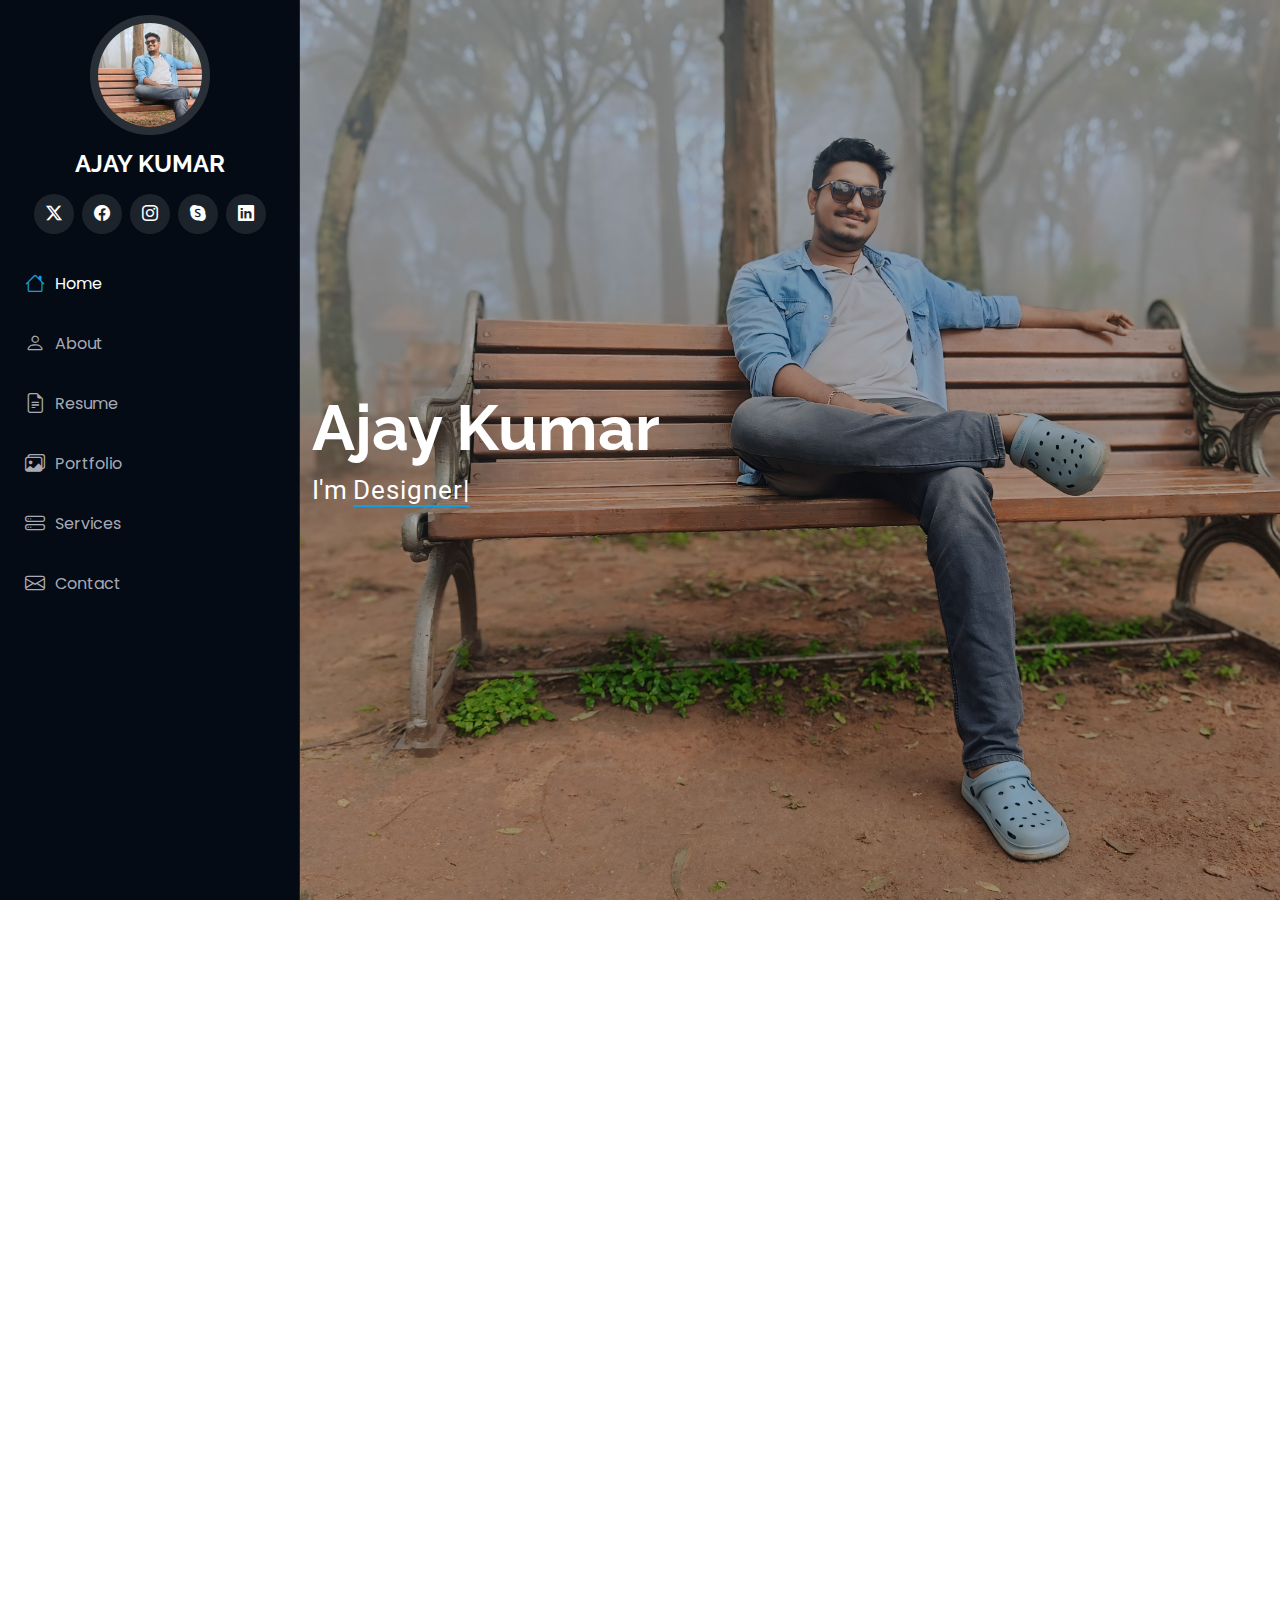
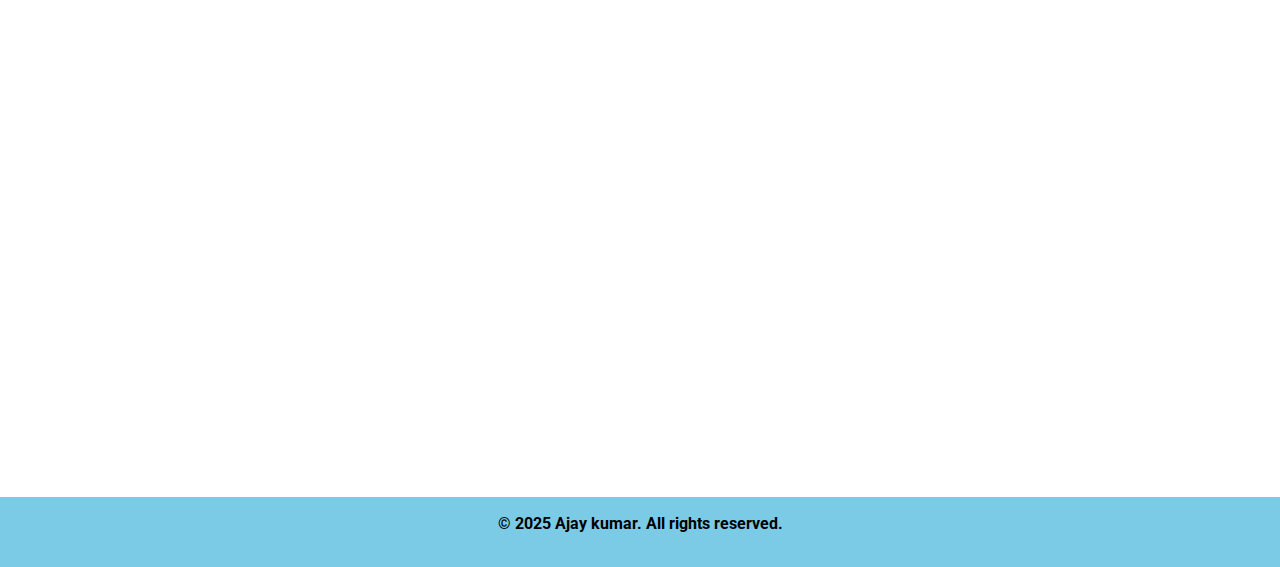
==== index.html @ b7fa9d65 "initial commit for portfolio" ====
<!DOCTYPE html>
<html lang="en">

<head>
  <meta charset="utf-8">
  <meta content="width=device-width, initial-scale=1.0" name="viewport">
  <title>My Portfolio</title>
  <meta content="" name="description">
  <meta content="" name="keywords">

  <!-- Favicons -->
  <link href="assets/img/favicon.png" rel="icon">
  <link href="assets/img/apple-touch-icon.png" rel="apple-touch-icon">

  <!-- Fonts -->
  <link href="https://fonts.googleapis.com" rel="preconnect">
  <link href="https://fonts.gstatic.com" rel="preconnect" crossorigin>
  <link href="https://fonts.googleapis.com/css2?family=Roboto:ital,wght@0,100;0,300;0,400;0,500;0,700;0,900;1,100;1,300;1,400;1,500;1,700;1,900&family=Poppins:ital,wght@0,100;0,200;0,300;0,400;0,500;0,600;0,700;0,800;0,900;1,100;1,200;1,300;1,400;1,500;1,600;1,700;1,800;1,900&family=Raleway:ital,wght@0,100;0,200;0,300;0,400;0,500;0,600;0,700;0,800;0,900;1,100;1,200;1,300;1,400;1,500;1,600;1,700;1,800;1,900&display=swap" rel="stylesheet">

  <!-- Vendor CSS Files -->
  <link href="assets/vendor/bootstrap/css/bootstrap.min.css" rel="stylesheet">
  <link href="assets/vendor/bootstrap-icons/bootstrap-icons.css" rel="stylesheet">
  <link href="assets/vendor/aos/aos.css" rel="stylesheet">
  <link href="assets/vendor/glightbox/css/glightbox.min.css" rel="stylesheet">
  <link href="assets/vendor/swiper/swiper-bundle.min.css" rel="stylesheet">

  <!-- Main CSS File -->
  <link href="assets/css/main.css" rel="stylesheet">

</head>

<body class="index-page">

  <header id="header" class="header dark-background d-flex flex-column">
    <i class="header-toggle d-xl-none bi bi-list"></i>

    <div class="profile-img">
      <img src="assets/img/my-profile-img.jpg" alt="" class="img-fluid rounded-circle">
    </div>

    <a href="index.html" class="logo d-flex align-items-center justify-content-center">
      <!-- Uncomment the line below if you also wish to use an image logo -->
      <!-- <img src="assets/img/logo.png" alt=""> -->
      <h1 class="sitename">AJAY KUMAR</h1>
    </a>

    <div class="social-links text-center">
      <a href="https://x.com/Mr_Ajay1252?t=AeKJ5of4k65iBlUIuisiDw&s=09" class="twitter"><i class="bi bi-twitter-x"></i></a>
      <a href="https://www.facebook.com/share/14q6X21aMm/" class="facebook"><i class="bi bi-facebook"></i></a>
      <a href="https://www.instagram.com/mr.ajay.1252?igsh=OTF0OWt2dzZzancx" class="instagram"><i class="bi bi-instagram"></i></a>
      <a href="https://join.skype.com/invite/w3ahDgvXBFpl" class="google-plus"><i class="bi bi-skype"></i></a>
      <a href="https://www.linkedin.com/in/ajay-pasupuleti-350b25302?utm_source=share&utm_campaign=share_via&utm_content=profile&utm_medium=android_app" class="linkedin"><i class="bi bi-linkedin"></i></a>
    </div>

    <nav id="navmenu" class="navmenu">
      <ul>
        <li><a href="#hero" class="active"><i class="bi bi-house navicon"></i>Home</a></li>
        <li><a href="#about"><i class="bi bi-person navicon"></i> About</a></li>
        <li><a href="#resume"><i class="bi bi-file-earmark-text navicon"></i> Resume</a></li>
        <li><a href="#portfolio"><i class="bi bi-images navicon"></i> Portfolio</a></li>
        <li><a href="#services"><i class="bi bi-hdd-stack navicon"></i> Services</a></li>
        
        <li><a href="#contact"><i class="bi bi-envelope navicon"></i> Contact</a></li>
      </ul>
    </nav>

  </header>

  <main class="main">

    <!-- Hero Section -->
    <section id="hero" class="hero section dark-background">

      <img src="assets/img/hero-bg.jpg" alt="" data-aos="fade-in" class="">

      <div class="container" data-aos="fade-up" data-aos-delay="100">
        <h2>Ajay Kumar</h2>
        <p>I'm <span class="typed" data-typed-items="Designer, Developer, Freelancer, Photographer">Designer</span><span class="typed-cursor typed-cursor--blink" aria-hidden="true"></span><span class="typed-cursor typed-cursor--blink" aria-hidden="true"></span></p>
      </div>

    </section><!-- /Hero Section -->

    <!-- About Section -->
    <section id="about" class="about section">

      <!-- Section Title -->
      <div class="container section-title" data-aos="fade-up">
        <h2>About</h2>
        <p>Hi, I'm Ajay kumar, a passionate Frontend Developer with 3.3 years of experience in crafting visually appealing and highly interactive web applications. I specialize in HTML, CSS, JavaScript, and modern frameworks like React.js, Angular, Node.js to build seamless, user-friendly digital experiences.</p>
      </div><!-- End Section Title -->

      <div class="container" data-aos="fade-up" data-aos-delay="100">

        <div class="row gy-4 justify-content-center">
          <div class="col-lg-4">
            <img src="assets/img/my-profile-img.jpg" class="img-fluid" alt="">
          </div>
          <div class="col-lg-8 content">
            <h2>Frontend Developer &amp; UI Designer.</h2>
            <p class="fst-italic py-3">
              Here is my personal info
            </p>
            <div class="row">
              <div class="col-lg-6">
                <ul>
                  <li><i class="bi bi-chevron-right"></i> <strong>Birthday:</strong> <span>27 April 1999</span></li>
                  <li><i class="bi bi-chevron-right"></i> <strong>Website:</strong> <span>www.example.com</span></li>
                  <li><i class="bi bi-chevron-right"></i> <strong>Phone:</strong> <span>+91 8247657240</span></li>
                  <li><i class="bi bi-chevron-right"></i> <strong>City:</strong> <span>Andhra Pradesh, India</span></li>
                </ul>
              </div>
              <div class="col-lg-6">
                <ul>
                  <li><i class="bi bi-chevron-right"></i> <strong>Age:</strong> <span>26</span></li>
                  <li><i class="bi bi-chevron-right"></i> <strong>Degree:</strong> <span>Bachelors</span></li>
                  <li><i class="bi bi-chevron-right"></i> <strong>Email:</strong> <span>pasupuletiajaykumar1252@gmail.com</span></li>
                  <li><i class="bi bi-chevron-right"></i> <strong>Freelance:</strong> <span>Available</span></li>
                </ul>
              </div>
            </div>
            <p class="py-3">
              I enjoy problem-solving and staying updated with the latest web technologies to bring innovative ideas to life. Whether it's optimizing website performance, implementing creative animations, or developing fully responsive interfaces, I am always eager to push the boundaries of frontend development.
              <p><b>Let’s connect and create something amazing!
            </p>
          </div>
        </div>

      </div>

    </section><!-- /About Section -->

    <!-- Stats Section -->
    <section id="stats" class="stats section">

      <div class="container" data-aos="fade-up" data-aos-delay="100">

        <div class="row gy-4">

          <div class="col-lg-3 col-md-6">
            <div class="stats-item">
              <i class="bi bi-emoji-smile"></i>
              <span data-purecounter-start="0" data-purecounter-end="232" data-purecounter-duration="1" class="purecounter"></span>
              <p><strong>Happy Clients</strong> </p>
            </div>
          </div><!-- End Stats Item -->

          <div class="col-lg-3 col-md-6">
            <div class="stats-item">
              <i class="bi bi-journal-richtext"></i>
              <span data-purecounter-start="0" data-purecounter-end="521" data-purecounter-duration="1" class="purecounter"></span>
              <p><strong>Projects</strong> </p>
            </div>
          </div><!-- End Stats Item -->

          <div class="col-lg-3 col-md-6">
            <div class="stats-item">
              <i class="bi bi-headset"></i>
              <span data-purecounter-start="0" data-purecounter-end="1453" data-purecounter-duration="1" class="purecounter"></span>
              <p><strong>Hours Of Support</strong> </p>
            </div>
          </div><!-- End Stats Item -->

          <div class="col-lg-3 col-md-6">
            <div class="stats-item">
              <i class="bi bi-people"></i>
              <span data-purecounter-start="0" data-purecounter-end="32" data-purecounter-duration="1" class="purecounter"></span>
              <p><strong>Hard Workers</strong> </p>
            </div>
          </div><!-- End Stats Item -->

        </div>

      </div>

    </section><!-- /Stats Section -->

    <!-- Skills Section -->
    <section id="skills" class="skills section light-background">

      <!-- Section Title -->
      <div class="container section-title" data-aos="fade-up">
        <h2>Skills</h2>
        <p>Skills I have mentioned in my recent projects are</p>
      </div><!-- End Section Title -->

      <div class="container" data-aos="fade-up" data-aos-delay="100">

        <div class="row skills-content skills-animation">

          <div class="col-lg-6">

            <div class="progress">
              <span class="skill"><span>HTML</span> <i class="val">100%</i></span>
              <div class="progress-bar-wrap">
                <div class="progress-bar" role="progressbar" aria-valuenow="100" aria-valuemin="0" aria-valuemax="100"></div>
              </div>
            </div><!-- End Skills Item -->

            <div class="progress">
              <span class="skill"><span>CSS</span> <i class="val">90%</i></span>
              <div class="progress-bar-wrap">
                <div class="progress-bar" role="progressbar" aria-valuenow="90" aria-valuemin="0" aria-valuemax="100"></div>
              </div>
            </div><!-- End Skills Item -->

            <div class="progress">
              <span class="skill"><span>JavaScript</span> <i class="val">80%</i></span>
              <div class="progress-bar-wrap">
                <div class="progress-bar" role="progressbar" aria-valuenow="80" aria-valuemin="0" aria-valuemax="100"></div>
              </div>
            </div><!-- End Skills Item -->

          </div>

          <div class="col-lg-6">

            <div class="progress">
              <span class="skill"><span>Figma</span> <i class="val">80%</i></span>
              <div class="progress-bar-wrap">
                <div class="progress-bar" role="progressbar" aria-valuenow="80" aria-valuemin="0" aria-valuemax="100"></div>
              </div>
            </div><!-- End Skills Item -->

            <div class="progress">
              <span class="skill"><span>React Js</span> <i class="val">90%</i></span>
              <div class="progress-bar-wrap">
                <div class="progress-bar" role="progressbar" aria-valuenow="90" aria-valuemin="0" aria-valuemax="100"></div>
              </div>
            </div><!-- End Skills Item -->

            <div class="progress">
              <span class="skill"><span>PHP/Node Js/Angular</span> <i class="val">70%</i></span>
              <div class="progress-bar-wrap">
                <div class="progress-bar" role="progressbar" aria-valuenow="70" aria-valuemin="0" aria-valuemax="100"></div>
              </div>
            </div><!-- End Skills Item -->

          </div>

        </div>

      </div>

    </section><!-- /Skills Section -->

    <!-- Resume Section -->
    <section id="resume" class="resume section">

      <!-- Section Title -->
      <div class="container section-title" data-aos="fade-up">
        <h2>Resume</h2>
        <p>Passionate about staying updated with the latest frontend technologies and trends, collaborating with cross-functional teams, and delivering innovative web solutions that elevate user experience.

          Looking forward to contributing technical expertise and creativity to dynamic projects that push the boundaries of frontend development.</p>
      </div><!-- End Section Title -->

      <div class="container">

        <div class="row">

          <div class="col-lg-6" data-aos="fade-up" data-aos-delay="100">
            <h3 class="resume-title">Sumary</h3>

            <div class="resume-item pb-0">
              <h4>P Ajay Kumar</h4>
              <p><em>Results-driven Frontend Developer with 3+ years of experience in designing and developing responsive, high-performance websites and web apps. Proficient in HTML, CSS, JavaScript, and modern libraries like React.js, Angular and Node Js with a strong focus on UI design, animations, and interactive user experiences.</em></p>
              <ul>
                <li>Ongole, AP, India, 523001 </li>
                <li>(+91) 82476 57240</li>
                <li>pasupuletiajaykumar1252@gmail.com</li>
              </ul>
            </div><!-- Edn Resume Item -->

            <h3 class="resume-title">Education</h3>
            <div class="resume-item">
              <h4>B.Tech - Information Technology</h4>
              <h5>2017 - 2021</h5>
              <p><em>QIS Institute of Technology, Ongole, 523001</em></p>
              <p>I pursued Bachelors in Computers based course name Information Technology at QIS Institute of Technology based in Ongole.I have completed total 4 years of course with other technical subjects and I succesfully acheive the Certificate</p>
            </div><!-- Edn Resume Item -->

            <div class="resume-item">
              <h4>Intermediate(12th) - Maths, Physics &amp; Chemistry</h4>
              <h5>2015 - 2017</h5>
              <p><em>Sri Chaitanya Jr College, Ongole, 523001</em></p>
              <p>I Pursued 12th class at sri Chaitanya jr college based in ongole. It is totally 2 years of cource in this I have learn Maths,Physics and chemestry and other activites and subjects </p>
            </div><!-- Edn Resume Item -->

            <div class="resume-item">
              <h4>SSC(10th)</h4>
              <h5>2015</h5>
              <p><em>Nethaji High School, Inamanamellur, 523211</em></p>
              <p>I completed 10th standard at Nethaji High School based in my native place Inamanamellur.</p>
            </div><!-- Edn Resume Item -->

            <h3 class="resume-title">Skills</h3>
            <div class="resume-item">
              <h4> Core Frontend Technologies</h4>
              <h5>HTML, CSS, Bootstrap, ES6, javascript, </h5>
              <h4> JavaScript Libraries</h4>
              <h5>jQuery, React, Angular, Backbone JS, Node JS</h5>
              <h4> Development Tools </h4>
              <h5>VS Code, Visual Studio, Bracket</h5>
              <h4> Version Controlling Tools</h4>
              <h5>GIT, Bitbucket</h5>
            </div><!-- Edn Resume Item -->

            <h3 class="resume-title">Certifications</h3>
            <div class="resume-item">
              <h5>Advanced Javascript </h5> <br>
              <h5>Git & GitHub - The Practical Guide </h5> 
            </div><!-- Edn Resume Item -->
            

          </div>

          <div class="col-lg-6" data-aos="fade-up" data-aos-delay="200">
            <h3 class="resume-title">Professional Experience</h3>
            <div class="resume-item">
              <h4>UI Developer</h4>
              <h5>April 2023 - Present</h5>
              <p><em>Target </em></p>
              <ul>
                <li>Develop and maintain user-facing features using HTML, CSS, and JavaScript.</li>
                <li>Ensure cross-browser compatibility and responsiveness of web applications.</li>
                <li>Write clean, modular, and maintainable CSS code using Sass for enhanced productivity.</li>
                <li>Utilize Sass features such as variables, mixins, and nesting to streamline CSS development.</li>
                <li>Implement interactive and dynamic features using JavaScript, including event handling, DOM manipulation, and AJAX requests.</li>
                <li>Utilize JavaScript frameworks and libraries such as React.js or Vue.js to build modern web applications.</li>
                <li>Ensure accessibility standards are met by implementing semantic HTML elements and ARIA attributes.</li>
                <li>Conduct accessibility audits and make necessary improvements to ensure web content is accessible to all users, including those with disability.</li>
              </ul>
            </div><!-- Edn Resume Item -->

            <div class="resume-item">
              <h4>UI Developer</h4>
              <h5>Jan 2022 - Feb 2023</h5>
              <p><em>North40</em></p>
              <ul>
                <li>Collaborated with cross-functional teams to develop and implement frontend solutions for client projects.</li>
                <li>Developed responsive and user-friendly web applications using HTML,CSS Framework(Bootstrap) and JavaScript Framework(React).</li>
                <li>Worked closely for making the designs of web page to ensure the implementation of visually appealing and intuitive interfaces.</li>
                <li>Optimized application performance and ensured compatibility across different browsers and devices.</li>
                <li>Proficient in debugging and troubleshooting frontend issues across different browsers and devices.</li>

              </ul>
            </div><!-- Edn Resume Item -->

            <div class="resume-item">
              <h4>UI Developer</h4>
              <h5>Nov 2021 - Dec 2022</h5>
              <p><em>Smartequip</em></p>
              <ul>
                <li>Build UI screens and MFE using Angular.</li>
                <li>Building SE tools components.</li>
                <li>Added Ecommerce site using React.</li>
                <li>Created required API for ecom website using node js.</li>
                <li>Upgrading Angular app versions</li>
                <li>Git has been used for Version Controlling.</li>
                <li>Designing Mock-up screens using Figma.</li>
                <li>Designing Mock-up screens using Figma.</li>
              </ul>
            </div><!-- Edn Resume Item -->

          </div>

        </div>

      </div>

    </section><!-- /Resume Section -->

    <!-- Portfolio Section -->
    <section id="portfolio" class="portfolio section light-background">

      <!-- Section Title -->
      <div class="container section-title" data-aos="fade-up">
        <h2>Portfolio</h2>
        <p>Explore some of the projects I’ve worked on over the past three years, showcasing my expertise in frontend development, UI design, and interactive web experiences.</p>
      </div><!-- End Section Title -->

      <div class="container">

        <div class="isotope-layout" data-default-filter="*" data-layout="masonry" data-sort="original-order">

          <ul class="portfolio-filters isotope-filters" data-aos="fade-up" data-aos-delay="100">
            <li data-filter=".filter-app">Projects</li>
          </ul><!-- End Portfolio Filters -->

          <div class="row gy-4 isotope-container" data-aos="fade-up" data-aos-delay="200">

            <div class="col-lg-4 col-md-6 portfolio-item isotope-item filter-app">
              <div class="portfolio-content h-100">
                <img src="assets/img/portfolio/app-1.jpg" class="img-fluid" alt="">
                <div class="portfolio-info">
                  <h4>TARGET</h4>
                  <p> Target is a prominent retail corporation and convenient shopping experience.</p>
                  <a href="assets/img/portfolio/app-1.jpg" title="App 1" data-gallery="portfolio-gallery-app" class="glightbox preview-link"></a>
                  <a href="portfolio-details.html" title="More Details" class="details-link"></a>
                </div>
              </div>
            </div><!-- End Portfolio Item -->

            <div class="col-lg-4 col-md-6 portfolio-item isotope-item filter-app">
              <div class="portfolio-content h-100">
                <img src="assets/img/portfolio/app-2.jpg" class="img-fluid" alt="">
                <div class="portfolio-info">
                  <h4>NORTH40</h4>
                  <p>North40 is a luxury department store chain offering of fashion apparel, accessories, beauty products and home goods. </p>
                  <a href="assets/img/portfolio/app-2.jpg" title="App 2" data-gallery="portfolio-gallery-app" class="glightbox preview-link"></a>
                  <a href="portfolio-details.html" title="More Details" class="details-link"></a>
                </div>
              </div>
            </div><!-- End Portfolio Item -->

            <div class="col-lg-4 col-md-6 portfolio-item isotope-item filter-app">
              <div class="portfolio-content h-100">
                <img src="assets/img/portfolio/app-3.jpg" class="img-fluid" alt="">
                <div class="portfolio-info">
                  <h4>SMARTEQUIP</h4>
                  <p>Smartequip is an online support network also it had different solutions like catalogs and
                    ecommerce solutions.</p>
                  <a href="assets/img/portfolio/app-3.jpg" title="App 3" data-gallery="portfolio-gallery-app" class="glightbox preview-link"></a>
                  <a href="portfolio-details.html" title="More Details" class="details-link"></a>
                </div>
              </div>
            </div><!-- End Portfolio Item -->

          </div><!-- End Portfolio Container -->

        </div>

      </div>

    </section><!-- /Portfolio Section -->

    <!-- Services Section -->
    <section id="services" class="services section">

      <!-- Section Title -->
      <div class="container section-title" data-aos="fade-up">
        <h2>Services</h2>
        <p>With 3+ years of experience in frontend development, I specialize in creating dynamic, responsive, and user-friendly web applications. My expertise lies in building pixel-perfect designs, optimizing performance, and enhancing user experiences with modern web technologies.</p>
      </div><!-- End Section Title -->

      <div class="container">

        <div class="row gy-4">

          <div class="col-lg-4 col-md-6 service-item d-flex" data-aos="fade-up" data-aos-delay="100">
            <div class="icon flex-shrink-0"><i class="bi bi-briefcase"></i></div>
            <div>
              <h4 class="title"><a href="service-details.html" class="stretched-link">Custom Web Development</a></h4>
              <p class="description">Crafting high-performance, responsive websites tailored to business needs.
                Using modern frameworks like React.js, Angular, Node.js and Vue.js to build interactive and scalable web applications.
                Ensuring cross-browser compatibility and mobile responsiveness.</p>
            </div>
          </div>
          <!-- End Service Item -->

          <div class="col-lg-4 col-md-6 service-item d-flex" data-aos="fade-up" data-aos-delay="200">
            <div class="icon flex-shrink-0"><i class="bi bi-card-checklist"></i></div>
            <div>
              <h4 class="title"><a href="service-details.html" class="stretched-link">UI Design & Development</a></h4>
              <p class="description">Transforming design concepts into clean, interactive, and intuitive user interfaces.
                Implementing Figma and CSS to create engaging and user-friendly layouts.
                Focusing on accessibility and usability to enhance user experience.</p>
            </div>
          </div><!-- End Service Item -->

          <div class="col-lg-4 col-md-6 service-item d-flex" data-aos="fade-up" data-aos-delay="300">
            <div class="icon flex-shrink-0"><i class="bi bi-bar-chart"></i></div>
            <div>
              <h4 class="title"><a href="service-details.html" class="stretched-link">Frontend Performance Optimization</a></h4>
              <p class="description">Improving website speed and reducing load times using code splitting, lazy loading, and caching techniques.
                Optimizing images, minimizing CSS/JS, and enhancing SEO for better search engine rankings.
                Implementing progressive web app (PWA) features for a faster and offline-capable experience.</p>
            </div>
          </div><!-- End Service Item -->

          <div class="col-lg-4 col-md-6 service-item d-flex" data-aos="fade-up" data-aos-delay="400">
            <div class="icon flex-shrink-0"><i class="bi bi-binoculars"></i></div>
            <div>
              <h4 class="title"><a href="service-details.html" class="stretched-link">Single Page Applications (SPAs) & Progressive Web Apps (PWAs)</a></h4>
              <p class="description">Developing fast, responsive, and smooth SPAs using React.js, Next.js, and Vue.js.
                Implementing offline capabilities, push notifications, and caching strategies for PWAs.
                Enhancing interactivity with real-time data fetching and state management.</p>
            </div>
          </div><!-- End Service Item -->

          <div class="col-lg-4 col-md-6 service-item d-flex" data-aos="fade-up" data-aos-delay="500">
            <div class="icon flex-shrink-0"><i class="bi bi-brightness-high"></i></div>
            <div>
              <h4 class="title"><a href="service-details.html" class="stretched-link">API Integration</a></h4>
              <p class="description">Connecting frontend applications with RESTful APIs, GraphQL, and Firebase for real-time data exchange.</p>
            </div>
          </div><!-- End Service Item -->

          <div class="col-lg-4 col-md-6 service-item d-flex" data-aos="fade-up" data-aos-delay="600">
            <div class="icon flex-shrink-0"><i class="bi bi-calendar4-week"></i></div>
            <div>
              <h4 class="title"><a href="service-details.html" class="stretched-link">Website Maintenance & Support</a></h4>
              <p class="description">Providing ongoing updates, security patches, and performance enhancements.
                Debugging issues and ensuring cross-platform stability.
                Implementing new features and UI improvements as per client requirements.</p>
            </div>
          </div><!-- End Service Item -->

        </div>

      </div>

    </section><!-- /Services Section -->

    <!-- Testimonials Section -->
    
    <!-- Contact Section -->
    <section id="contact" class="contact section">

      <!-- Section Title -->
      <div class="container section-title" data-aos="fade-up">
        <h2>Contact</h2>
        <p>"Let’s Connect! Whether you have a project idea, a collaboration opportunity, or just want to say hello, I’d love to hear from you. Feel free to reach out via the form below or connect with me through email and social media. I’ll get back to you as soon as possible!"</p>
      </div><!-- End Section Title -->

      <div class="container" data-aos="fade-up" data-aos-delay="100">

        <div class="row gy-4">

          <div class="col-lg-5">

            <div class="info-wrap">
              <div class="info-item d-flex" data-aos="fade-up" data-aos-delay="200">
                <i class="bi bi-geo-alt flex-shrink-0"></i>
                <div>
                  <h3>Address</h3>
                  <p>3-54, Inamanmellur, Prakasam (DT), Maddipadu(MD), Andhra Pradesh, 523211</p>
                </div>
              </div><!-- End Info Item -->

              <div class="info-item d-flex" data-aos="fade-up" data-aos-delay="300">
                <i class="bi bi-telephone flex-shrink-0"></i>
                <div>
                  <h3>Call Us</h3>
                  <p>+91 82476 57240</p>
                </div>
              </div><!-- End Info Item -->

              <div class="info-item d-flex" data-aos="fade-up" data-aos-delay="400">
                <i class="bi bi-envelope flex-shrink-0"></i>
                <div>
                  <h3>Email Us</h3>
                  <p>pasupuletiajaykumar1252@gmail.com</p>
                </div>
              </div><!-- End Info Item -->

              <iframe src="https://www.google.com/maps/embed?pb=!1m18!1m12!1m3!1d7685.615541512649!2d80.07277964999999!3d15.6019161!2m3!1f0!2f0!3f0!3m2!1i1024!2i768!4f13.1!3m3!1m2!1s0x3a4affa0f415dad7%3A0x1a783c15fef8d2a6!2sInamanamelluru%2C%20Andhra%20Pradesh%20523211!5e0!3m2!1sen!2sin!4v1740310188636!5m2!1sen!2sin" frameborder="0" style="border:0; width: 100%; height: 270px;" allowfullscreen="" loading="lazy" referrerpolicy="no-referrer-when-downgrade"></iframe>
            </div>
          </div>

          <div class="col-lg-7">
            <form action="forms/contact.php" method="post" class="php-email-form" data-aos="fade-up" data-aos-delay="200">
              <div class="row gy-4">

                <div class="col-md-6">
                  <label for="name-field" class="pb-2">Your Name</label>
                  <input type="text" name="name" id="name-field" class="form-control" required="">
                </div>

                <div class="col-md-6">
                  <label for="email-field" class="pb-2">Your Email</label>
                  <input type="email" class="form-control" name="email" id="email-field" required="">
                </div>

                <div class="col-md-12">
                  <label for="subject-field" class="pb-2">Subject</label>
                  <input type="text" class="form-control" name="subject" id="subject-field" required="">
                </div>

                <div class="col-md-12">
                  <label for="message-field" class="pb-2">Message</label>
                  <textarea class="form-control" name="message" rows="10" id="message-field" required=""></textarea>
                </div>

                <div class="col-md-12 text-center">
                  <div class="loading">Loading</div>
                  <div class="error-message"></div>
                  <div class="sent-message">Your message has been sent. Thank you!</div>

                  <button type="submit">Send Message</button>
                </div>

              </div>
            </form>
          </div><!-- End Contact Form -->

        </div>

      </div>

    </section><!-- /Contact Section -->

  </main>

  

  <footer id="footer" class="foter position-relative light-background">

    <div class="container" >
      <div class="copyright text-center ">
        <p>&copy; 2025 Ajay kumar. All rights reserved.</p>
      </div>
    </div>

  </footer>


  <!-- Scroll Top -->
  <a href="#" id="scroll-top" class="scroll-top d-flex align-items-center justify-content-center"><i class="bi bi-arrow-up-short"></i></a>

  <!-- Preloader -->
  <div id="preloader"></div>

  <!-- Vendor JS Files -->
  <script src="assets/vendor/bootstrap/js/bootstrap.bundle.min.js"></script>
  <script src="assets/vendor/php-email-form/validate.js"></script>
  <script src="assets/vendor/aos/aos.js"></script>
  <script src="assets/vendor/typed.js/typed.umd.js"></script>
  <script src="assets/vendor/purecounter/purecounter_vanilla.js"></script>
  <script src="assets/vendor/waypoints/noframework.waypoints.js"></script>
  <script src="assets/vendor/glightbox/js/glightbox.min.js"></script>
  <script src="assets/vendor/imagesloaded/imagesloaded.pkgd.min.js"></script>
  <script src="assets/vendor/isotope-layout/isotope.pkgd.min.js"></script>
  <script src="assets/vendor/swiper/swiper-bundle.min.js"></script>

  <!-- Main JS File -->
  <script src="assets/js/main.js"></script>

</body>

</html>
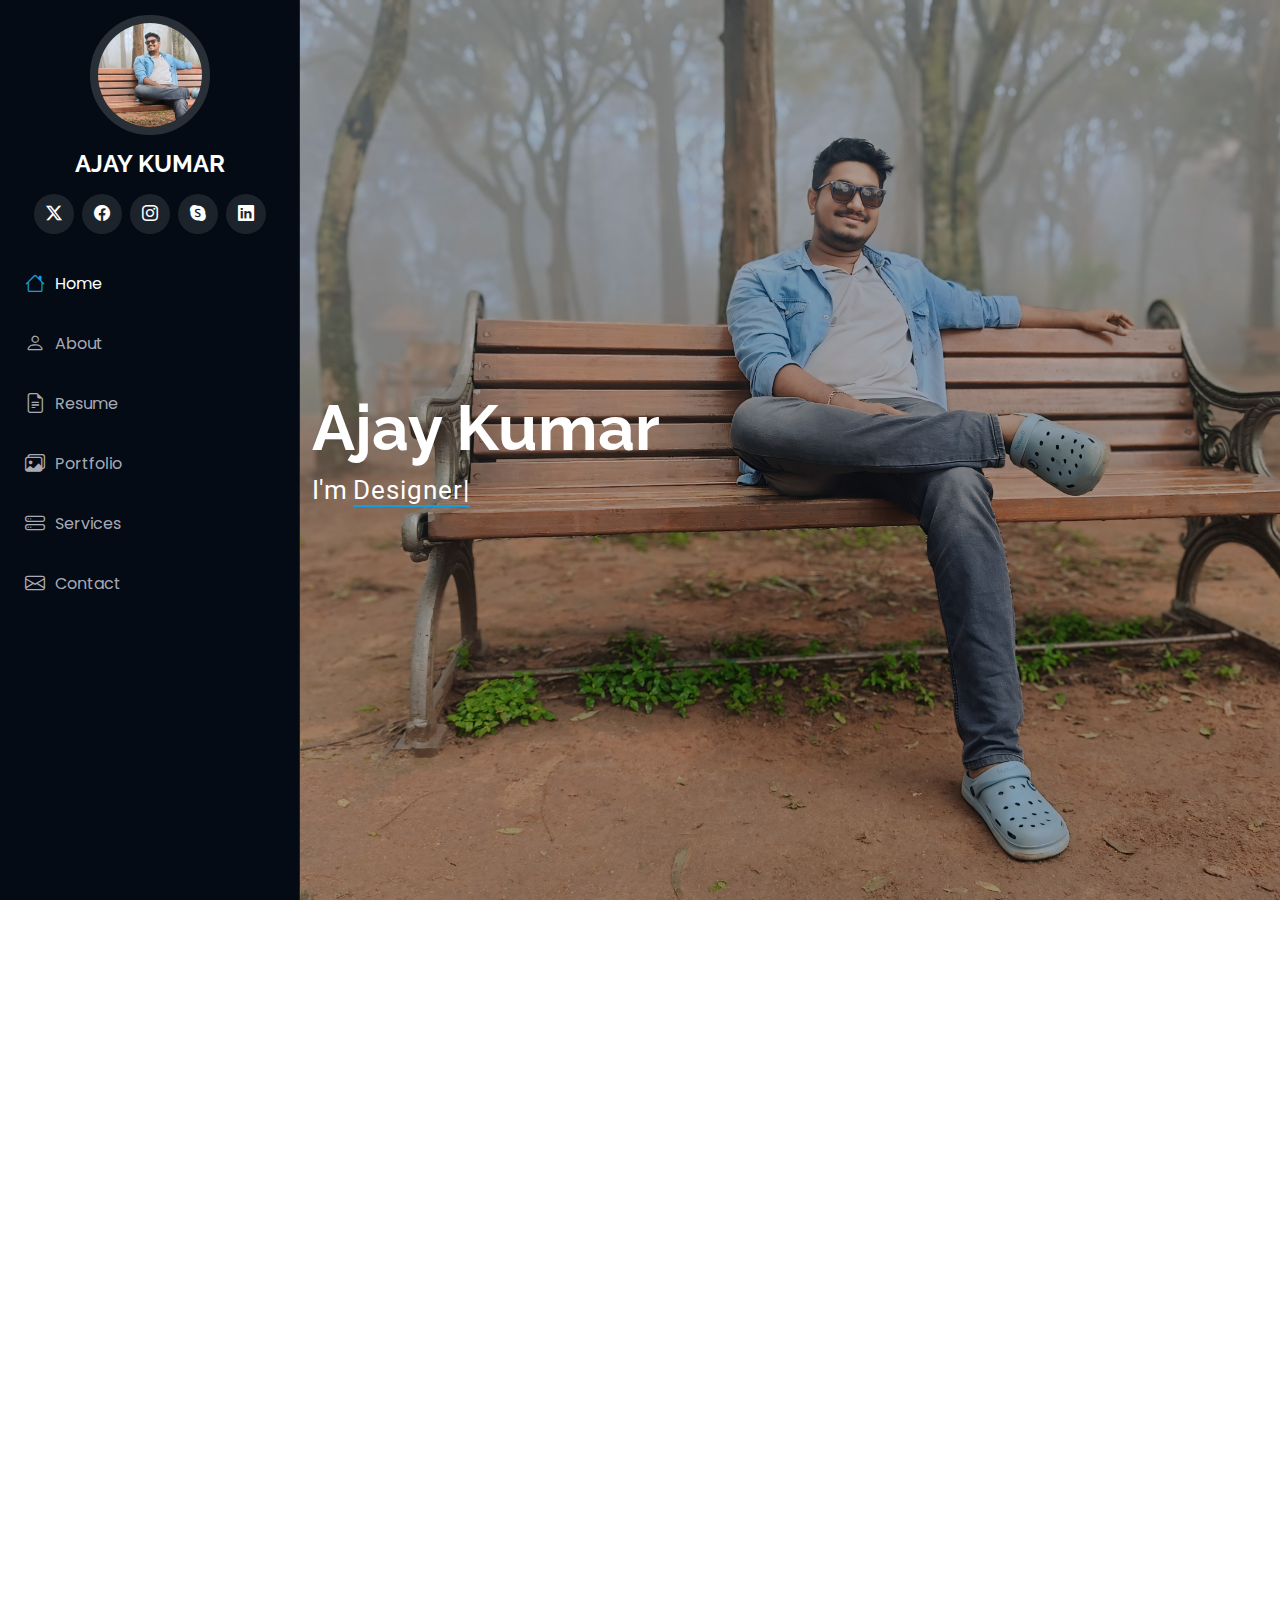
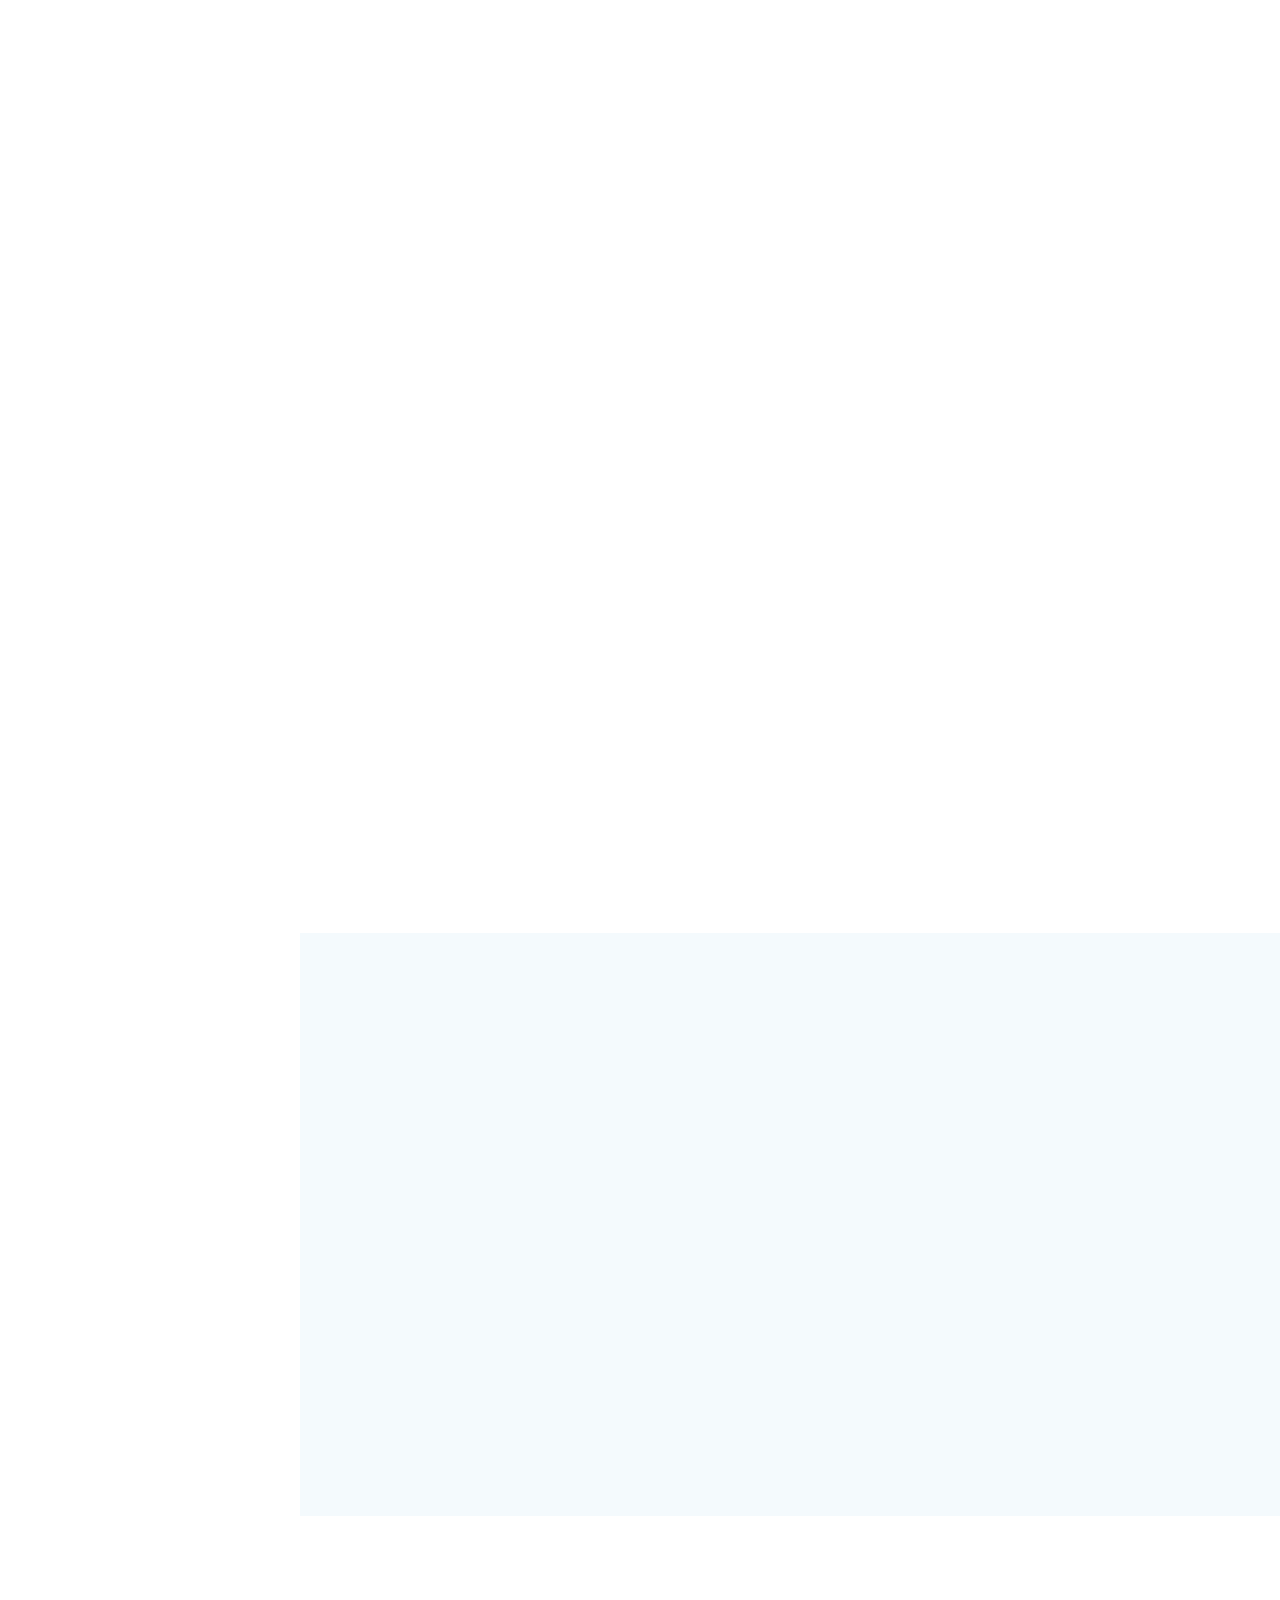
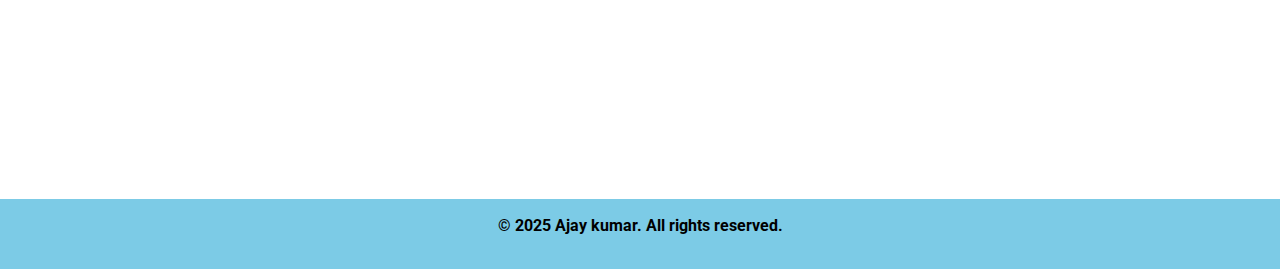
==== commit 245558ed: "stat removed" ====
--- a/index.html
+++ b/index.html
@@ -130,50 +130,7 @@
     </section><!-- /About Section -->
 
     <!-- Stats Section -->
-    <section id="stats" class="stats section">
-
-      <div class="container" data-aos="fade-up" data-aos-delay="100">
-
-        <div class="row gy-4">
-
-          <div class="col-lg-3 col-md-6">
-            <div class="stats-item">
-              <i class="bi bi-emoji-smile"></i>
-              <span data-purecounter-start="0" data-purecounter-end="232" data-purecounter-duration="1" class="purecounter"></span>
-              <p><strong>Happy Clients</strong> </p>
-            </div>
-          </div><!-- End Stats Item -->
-
-          <div class="col-lg-3 col-md-6">
-            <div class="stats-item">
-              <i class="bi bi-journal-richtext"></i>
-              <span data-purecounter-start="0" data-purecounter-end="521" data-purecounter-duration="1" class="purecounter"></span>
-              <p><strong>Projects</strong> </p>
-            </div>
-          </div><!-- End Stats Item -->
-
-          <div class="col-lg-3 col-md-6">
-            <div class="stats-item">
-              <i class="bi bi-headset"></i>
-              <span data-purecounter-start="0" data-purecounter-end="1453" data-purecounter-duration="1" class="purecounter"></span>
-              <p><strong>Hours Of Support</strong> </p>
-            </div>
-          </div><!-- End Stats Item -->
-
-          <div class="col-lg-3 col-md-6">
-            <div class="stats-item">
-              <i class="bi bi-people"></i>
-              <span data-purecounter-start="0" data-purecounter-end="32" data-purecounter-duration="1" class="purecounter"></span>
-              <p><strong>Hard Workers</strong> </p>
-            </div>
-          </div><!-- End Stats Item -->
-
-        </div>
-
-      </div>
-
-    </section><!-- /Stats Section -->
-
+    
     <!-- Skills Section -->
     <section id="skills" class="skills section light-background">
 
